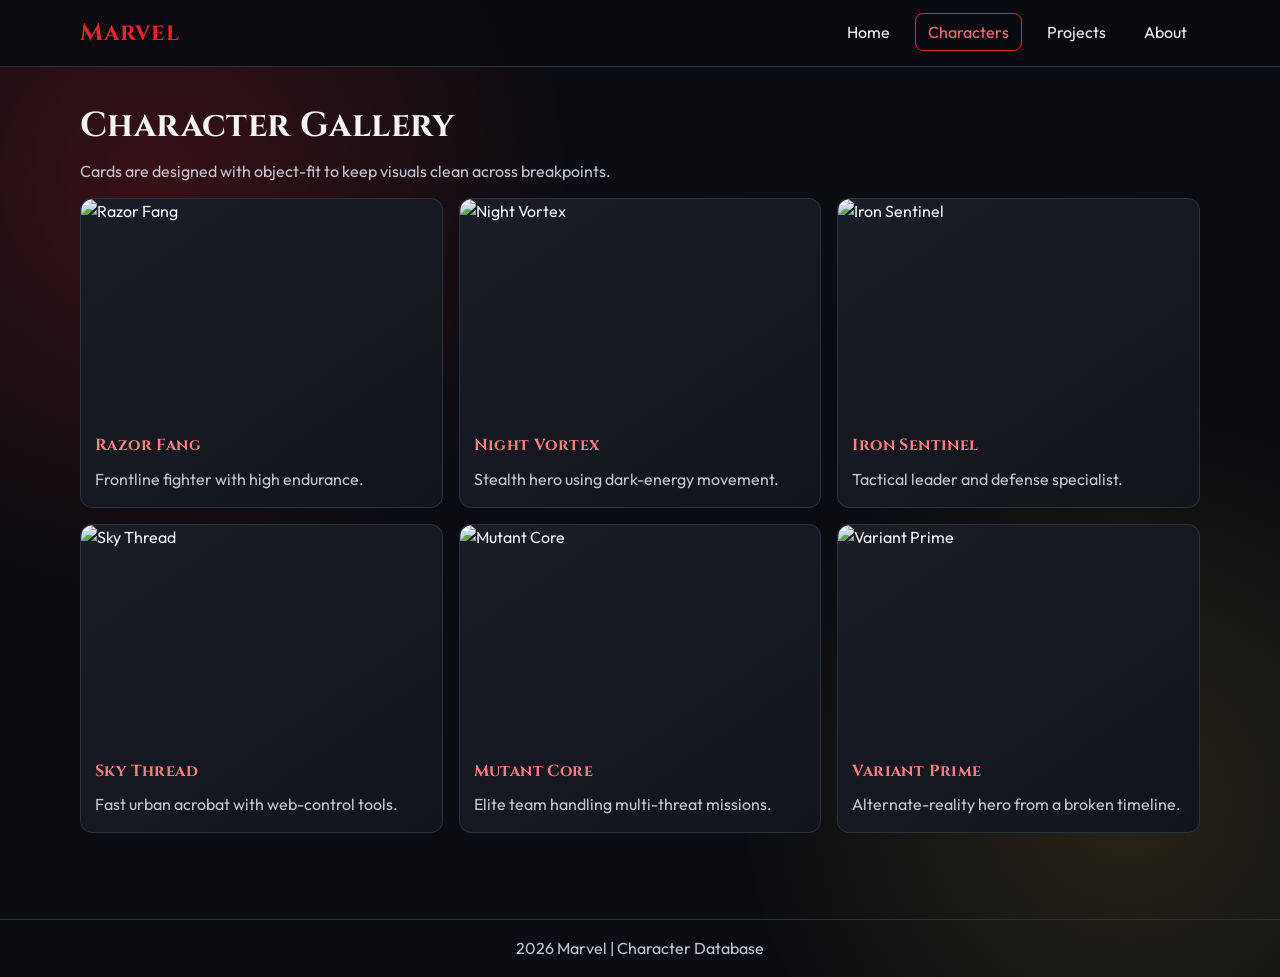
==== comic-company/characters.html @ c3852325 "Add files via upload" ====
﻿<!DOCTYPE html>
<html lang="en">
<head>
  <meta charset="UTF-8">
  <meta name="viewport" content="width=device-width, initial-scale=1.0">
  <title>Marvel | Characters</title>
  <link rel="icon" type="image/jpeg" href="../images/spiderman.jpg">
  <link rel="preconnect" href="https://fonts.googleapis.com">
  <link rel="preconnect" href="https://fonts.gstatic.com" crossorigin>
  <link href="https://fonts.googleapis.com/css2?family=Cinzel:wght@600;700;800&family=Outfit:wght@300;400;500;600;700&display=swap" rel="stylesheet">
  <link rel="stylesheet" href="style.css">
</head>
<body>
  <header class="site-header">
    <div class="container nav-wrap">
      <h1 class="logo">Marvel</h1>
      <nav>
        <ul class="nav-links">
          <li><a href="index.html">Home</a></li>
          <li><a class="active" href="characters.html">Characters</a></li>
          <li><a href="projects.html">Projects</a></li>
          <li><a href="about.html">About</a></li>
        </ul>
      </nav>
    </div>
  </header>

  <main class="container content-page">
    <div class="section-header">
      <h2>Character Gallery</h2>
      <p>Cards are designed with object-fit to keep visuals clean across breakpoints.</p>
    </div>

    <section class="card-grid">
      <article class="card">
        <img src="../images/wolverine.jpg" alt="Razor Fang">
        <div class="card-body"><h4>Razor Fang</h4><p>Frontline fighter with high endurance.</p></div>
      </article>
      <article class="card">
        <img src="../images/venom.jpg" alt="Night Vortex">
        <div class="card-body"><h4>Night Vortex</h4><p>Stealth hero using dark-energy movement.</p></div>
      </article>
      <article class="card">
        <img src="../images/captain-amerika.jpg" alt="Iron Sentinel">
        <div class="card-body"><h4>Iron Sentinel</h4><p>Tactical leader and defense specialist.</p></div>
      </article>
      <article class="card">
        <img src="../images/spiderman.jpg" alt="Sky Thread">
        <div class="card-body"><h4>Sky Thread</h4><p>Fast urban acrobat with web-control tools.</p></div>
      </article>
      <article class="card">
        <img src="../images/x-men.jpg" alt="Mutant Core">
        <div class="card-body"><h4>Mutant Core</h4><p>Elite team handling multi-threat missions.</p></div>
      </article>
      <article class="card">
        <img src="../images/whatif.jpg" alt="Variant Prime">
        <div class="card-body"><h4>Variant Prime</h4><p>Alternate-reality hero from a broken timeline.</p></div>
      </article>
    </section>
  </main>

  <footer class="site-footer">
    <div class="container">
      <p>2026 Marvel | Character Database</p>
    </div>
  </footer>
</body>
</html>
---- comic-company/style.css ----
﻿:root {
  --bg: #0c0d12;
  --panel: #171a22;
  --line: #2c3140;
  --text: #f4f4f6;
  --muted: #c2c5d1;
  --red: #e62429;
  --yellow: #f6cf42;
}

* {
  box-sizing: border-box;
  margin: 0;
  padding: 0;
}

body {
  font-family: "Outfit", "Segoe UI", sans-serif;
  color: var(--text);
  line-height: 1.6;
  background:
    radial-gradient(circle at 12% 18%, rgba(230, 36, 41, 0.2), transparent 30%),
    radial-gradient(circle at 88% 82%, rgba(246, 207, 66, 0.12), transparent 28%),
    #0b0c11;
}

img {
  max-width: 100%;
  display: block;
  border-radius: 12px;
}

.container {
  width: min(1120px, 92%);
  margin: 0 auto;
}

.site-header {
  position: sticky;
  top: 0;
  z-index: 20;
  background: rgba(10, 11, 16, 0.94);
  border-bottom: 1px solid var(--line);
}

.nav-wrap {
  display: flex;
  justify-content: space-between;
  align-items: center;
  gap: 16px;
  padding: 14px 0;
}

.logo {
  font-family: "Cinzel", serif;
  font-size: 1.5rem;
  letter-spacing: 0.8px;
  color: var(--red);
}

.nav-links {
  display: flex;
  flex-wrap: wrap;
  list-style: none;
  gap: 12px;
}

.nav-links a {
  text-decoration: none;
  color: var(--text);
  border: 1px solid transparent;
  border-radius: 8px;
  padding: 8px 12px;
  transition: 0.2s ease;
}

.nav-links a:hover,
.nav-links a.active {
  border-color: var(--red);
  color: #ff6d72;
}

.hero {
  padding: 50px 0 24px;
}

.hero-grid {
  display: grid;
  grid-template-columns: 1.2fr 1fr;
  gap: 26px;
  align-items: center;
}

.hero-grid img {
  min-height: 300px;
  object-fit: cover;
  object-position: center top;
  border: 1px solid var(--line);
}

.tag {
  display: inline-block;
  background: var(--yellow);
  color: #141414;
  border-radius: 8px;
  padding: 4px 10px;
  font-size: 0.8rem;
  font-weight: 700;
  letter-spacing: 0.9px;
  margin-bottom: 11px;
}

h2,
h3,
h4 {
  font-family: "Cinzel", serif;
  letter-spacing: 0.4px;
}

h2 {
  font-size: clamp(1.5rem, 2.7vw, 2.3rem);
  line-height: 1.2;
  margin-bottom: 12px;
}

h3,
h4 {
  color: #ff7d81;
  margin-bottom: 8px;
}

p {
  color: var(--muted);
}

.btn {
  margin-top: 16px;
  display: inline-block;
  text-decoration: none;
  color: #fff;
  background: var(--red);
  border: 1px solid var(--red);
  border-radius: 8px;
  padding: 10px 16px;
  font-weight: 600;
}

.btn-outline {
  background: transparent;
}

.section-space {
  margin-top: 24px;
}

.section-header {
  margin-bottom: 14px;
}

.section-header p {
  margin-top: 4px;
}

.card-grid {
  display: grid;
  grid-template-columns: repeat(3, 1fr);
  gap: 16px;
}

.card,
.timeline article,
.about-grid article,
.contact-box,
.quote-block,
.crew {
  background: linear-gradient(145deg, #1a1d26 0%, #12141c 100%);
  border: 1px solid var(--line);
  border-radius: 12px;
}

.card img {
  height: 220px;
  object-fit: cover;
  object-position: center top;
}

.card-body {
  padding: 14px;
}

.quote-block {
  text-align: center;
  padding: 20px;
}

.quote-block blockquote {
  font-family: "Cinzel", serif;
  color: #ffd98a;
  font-size: clamp(1.05rem, 2vw, 1.45rem);
}

.crew {
  padding: 14px;
  display: grid;
  grid-template-columns: 1fr 1.1fr;
  gap: 14px;
  align-items: center;
}

.crew img {
  min-height: 220px;
  object-fit: cover;
  object-position: center top;
}

.content-page {
  padding: 38px 0 48px;
}

.timeline {
  display: grid;
  gap: 12px;
}

.timeline article,
.about-grid article,
.contact-box {
  padding: 15px;
}

.poster-wall {
  display: grid;
  grid-template-columns: repeat(3, 1fr);
  gap: 12px;
}

.poster-wall figure {
  margin: 0;
  background: linear-gradient(145deg, #1a1d26 0%, #12141c 100%);
  border: 1px solid var(--line);
  border-radius: 12px;
  overflow: hidden;
}

.poster-wall img {
  height: 180px;
  object-fit: cover;
  border-radius: 0;
}

.poster-wall figcaption {
  padding: 10px 12px 12px;
  font-size: 0.9rem;
  color: var(--muted);
}

.about-grid {
  display: grid;
  grid-template-columns: repeat(3, 1fr);
  gap: 12px;
}

.site-footer {
  border-top: 1px solid var(--line);
  margin-top: 38px;
  text-align: center;
  padding: 16px 0;
}

/* Tablet: 768px - 1024px */
@media (max-width: 1024px) and (min-width: 768px) {
  .hero-grid,
  .crew {
    grid-template-columns: 1fr;
  }

  .card-grid,
  .poster-wall,
  .about-grid {
    grid-template-columns: repeat(2, 1fr);
  }
}

/* Mobile: 767px and below */
@media (max-width: 767px) {
  .nav-wrap {
    flex-direction: column;
    align-items: flex-start;
  }

  .nav-links {
    gap: 8px;
  }

  .hero {
    padding-top: 34px;
  }

  .hero-grid,
  .card-grid,
  .poster-wall,
  .about-grid,
  .crew {
    grid-template-columns: 1fr;
  }

  .card img,
  .poster-wall img {
    height: auto;
    min-height: 170px;
  }
}

/* Safety near 320px */
@media (max-width: 360px) {
  .logo {
    font-size: 1.2rem;
  }

  .nav-links a {
    font-size: 0.88rem;
    padding: 7px 10px;
  }

  .btn {
    width: 100%;
    text-align: center;
  }
}
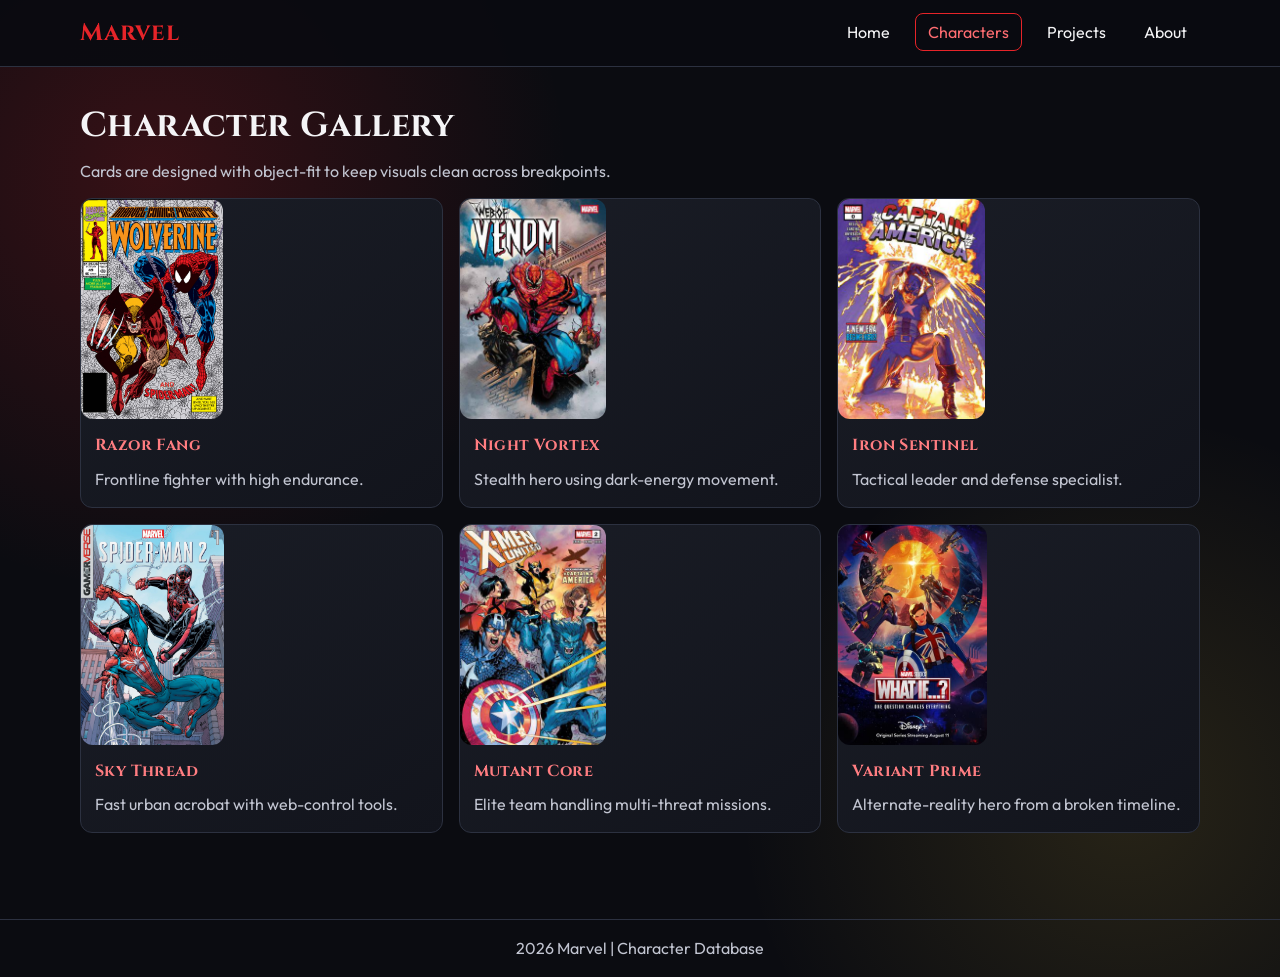
==== commit 9079055d: "characters.html" ====
--- a/comic-company/characters.html
+++ b/comic-company/characters.html
@@ -1,68 +1,68 @@
-﻿<!DOCTYPE html>
-<html lang="en">
-<head>
-  <meta charset="UTF-8">
-  <meta name="viewport" content="width=device-width, initial-scale=1.0">
-  <title>Marvel | Characters</title>
-  <link rel="icon" type="image/jpeg" href="../images/spiderman.jpg">
-  <link rel="preconnect" href="https://fonts.googleapis.com">
-  <link rel="preconnect" href="https://fonts.gstatic.com" crossorigin>
-  <link href="https://fonts.googleapis.com/css2?family=Cinzel:wght@600;700;800&family=Outfit:wght@300;400;500;600;700&display=swap" rel="stylesheet">
-  <link rel="stylesheet" href="style.css">
-</head>
-<body>
-  <header class="site-header">
-    <div class="container nav-wrap">
-      <h1 class="logo">Marvel</h1>
-      <nav>
-        <ul class="nav-links">
-          <li><a href="index.html">Home</a></li>
-          <li><a class="active" href="characters.html">Characters</a></li>
-          <li><a href="projects.html">Projects</a></li>
-          <li><a href="about.html">About</a></li>
-        </ul>
-      </nav>
-    </div>
-  </header>
-
-  <main class="container content-page">
-    <div class="section-header">
-      <h2>Character Gallery</h2>
-      <p>Cards are designed with object-fit to keep visuals clean across breakpoints.</p>
-    </div>
-
-    <section class="card-grid">
-      <article class="card">
-        <img src="../images/wolverine.jpg" alt="Razor Fang">
-        <div class="card-body"><h4>Razor Fang</h4><p>Frontline fighter with high endurance.</p></div>
-      </article>
-      <article class="card">
-        <img src="../images/venom.jpg" alt="Night Vortex">
-        <div class="card-body"><h4>Night Vortex</h4><p>Stealth hero using dark-energy movement.</p></div>
-      </article>
-      <article class="card">
-        <img src="../images/captain-amerika.jpg" alt="Iron Sentinel">
-        <div class="card-body"><h4>Iron Sentinel</h4><p>Tactical leader and defense specialist.</p></div>
-      </article>
-      <article class="card">
-        <img src="../images/spiderman.jpg" alt="Sky Thread">
-        <div class="card-body"><h4>Sky Thread</h4><p>Fast urban acrobat with web-control tools.</p></div>
-      </article>
-      <article class="card">
-        <img src="../images/x-men.jpg" alt="Mutant Core">
-        <div class="card-body"><h4>Mutant Core</h4><p>Elite team handling multi-threat missions.</p></div>
-      </article>
-      <article class="card">
-        <img src="../images/whatif.jpg" alt="Variant Prime">
-        <div class="card-body"><h4>Variant Prime</h4><p>Alternate-reality hero from a broken timeline.</p></div>
-      </article>
-    </section>
-  </main>
-
-  <footer class="site-footer">
-    <div class="container">
-      <p>2026 Marvel | Character Database</p>
-    </div>
-  </footer>
-</body>
+﻿<!DOCTYPE html>
+<html lang="en">
+<head>
+  <meta charset="UTF-8">
+  <meta name="viewport" content="width=device-width, initial-scale=1.0">
+  <title>Marvel | Characters</title>
+  <link rel="icon" type="image/jpeg" href="../images/spiderman.jpg">
+  <link rel="preconnect" href="https://fonts.googleapis.com">
+  <link rel="preconnect" href="https://fonts.gstatic.com" crossorigin>
+  <link href="https://fonts.googleapis.com/css2?family=Cinzel:wght@600;700;800&family=Outfit:wght@300;400;500;600;700&display=swap" rel="stylesheet">
+  <link rel="stylesheet" href="style.css">
+</head>
+<body>
+  <header class="site-header">
+    <div class="container nav-wrap">
+      <h1 class="logo">Marvel</h1>
+      <nav>
+        <ul class="nav-links">
+          <li><a href="index.html">Home</a></li>
+          <li><a class="active" href="characters.html">Characters</a></li>
+          <li><a href="projects.html">Projects</a></li>
+          <li><a href="about.html">About</a></li>
+        </ul>
+      </nav>
+    </div>
+  </header>
+
+  <main class="container content-page">
+    <div class="section-header">
+      <h2>Character Gallery</h2>
+      <p>Cards are designed with object-fit to keep visuals clean across breakpoints.</p>
+    </div>
+
+    <section class="card-grid">
+      <article class="card">
+        <img src="images/wolverine.jpg" alt="Razor Fang">
+        <div class="card-body"><h4>Razor Fang</h4><p>Frontline fighter with high endurance.</p></div>
+      </article>
+      <article class="card">
+        <img src="images/venom.jpg" alt="Night Vortex">
+        <div class="card-body"><h4>Night Vortex</h4><p>Stealth hero using dark-energy movement.</p></div>
+      </article>
+      <article class="card">
+        <img src="images/captain-amerika.jpg" alt="Iron Sentinel">
+        <div class="card-body"><h4>Iron Sentinel</h4><p>Tactical leader and defense specialist.</p></div>
+      </article>
+      <article class="card">
+        <img src="images/spiderman.jpg" alt="Sky Thread">
+        <div class="card-body"><h4>Sky Thread</h4><p>Fast urban acrobat with web-control tools.</p></div>
+      </article>
+      <article class="card">
+        <img src="images/x-men.jpg" alt="Mutant Core">
+        <div class="card-body"><h4>Mutant Core</h4><p>Elite team handling multi-threat missions.</p></div>
+      </article>
+      <article class="card">
+        <img src="images/whatif.jpg" alt="Variant Prime">
+        <div class="card-body"><h4>Variant Prime</h4><p>Alternate-reality hero from a broken timeline.</p></div>
+      </article>
+    </section>
+  </main>
+
+  <footer class="site-footer">
+    <div class="container">
+      <p>2026 Marvel | Character Database</p>
+    </div>
+  </footer>
+</body>
 </html>
